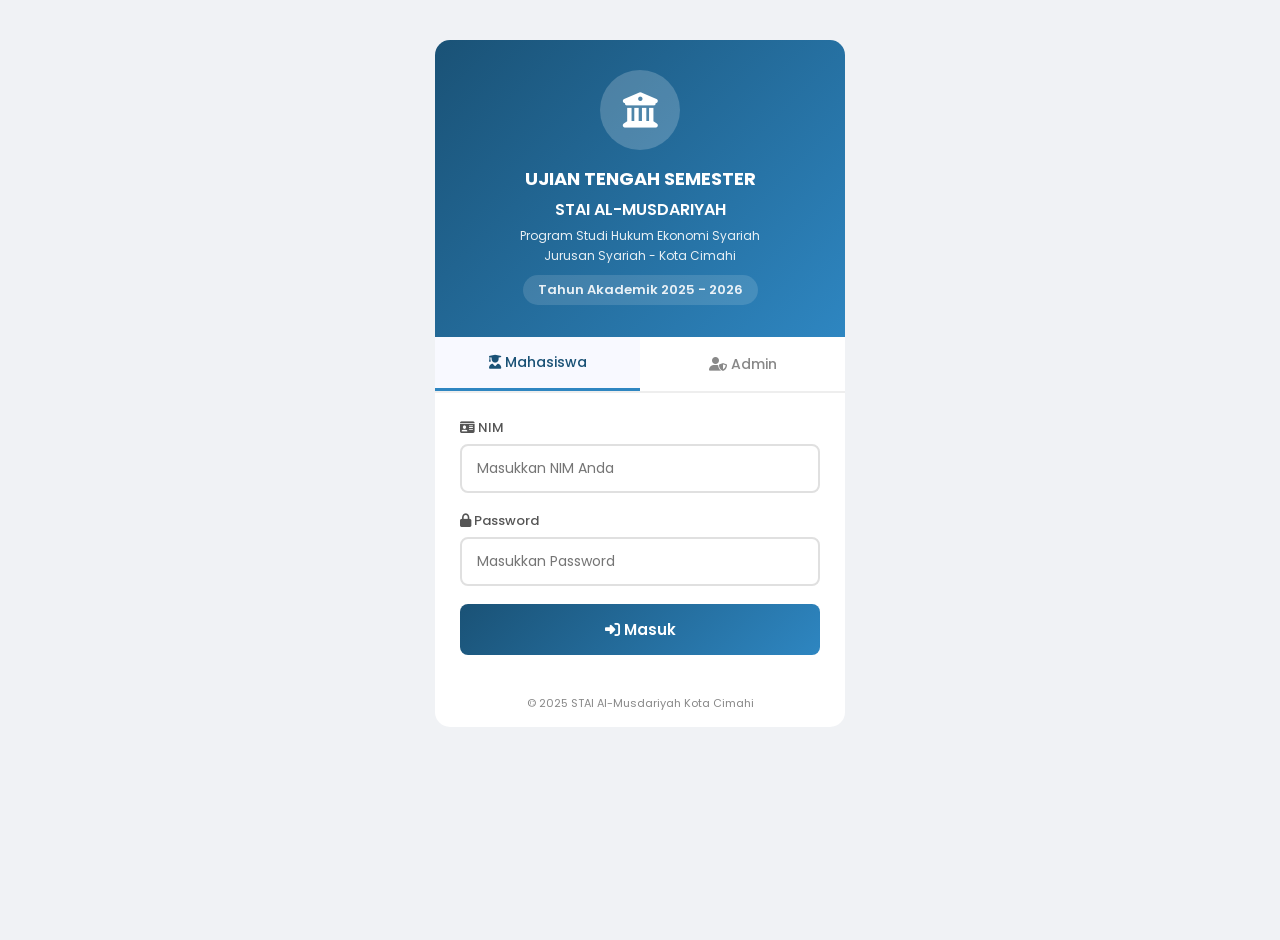
==== index.html @ eb32a6bc "Add files via upload" ====
<!DOCTYPE html>
<html lang="id">
<head>
    <meta charset="UTF-8">
    <meta name="viewport" content="width=device-width, initial-scale=1.0">
    <title>UTS Online - STAI Al-Musdariyah</title>
    <link rel="stylesheet" href="css/style.css">
    <link href="https://fonts.googleapis.com/css2?family=Poppins:wght@300;400;500;600;700&display=swap" rel="stylesheet">
    <link rel="stylesheet" href="https://cdnjs.cloudflare.com/ajax/libs/font-awesome/6.4.0/css/all.min.css">
</head>
<body>
    <div class="login-container">
        <div class="login-header">
            <div class="logo-circle">
                <i class="fas fa-university"></i>
            </div>
            <h1>UJIAN TENGAH SEMESTER</h1>
            <h2>STAI AL-MUSDARIYAH</h2>
            <p>Program Studi Hukum Ekonomi Syariah</p>
            <p>Jurusan Syariah - Kota Cimahi</p>
            <p class="tahun-akademik">Tahun Akademik 2025 - 2026</p>
        </div>

        <div class="login-tabs">
            <button class="tab-btn active" onclick="switchTab('mahasiswa')">
                <i class="fas fa-user-graduate"></i> Mahasiswa
            </button>
            <button class="tab-btn" onclick="switchTab('admin')">
                <i class="fas fa-user-shield"></i> Admin
            </button>
        </div>

        <div id="form-mahasiswa" class="login-form active">
            <div class="form-group">
                <label><i class="fas fa-id-card"></i> NIM</label>
                <input type="text" id="nim-input" placeholder="Masukkan NIM Anda" autocomplete="off">
            </div>
            <div class="form-group">
                <label><i class="fas fa-lock"></i> Password</label>
                <input type="password" id="password-mhs" placeholder="Masukkan Password" autocomplete="off">
            </div>
            <button class="btn-login" onclick="loginMahasiswa()">
                <i class="fas fa-sign-in-alt"></i> Masuk
            </button>
        </div>

        <div id="form-admin" class="login-form">
            <div class="form-group">
                <label><i class="fas fa-user"></i> Username</label>
                <input type="text" id="admin-user" placeholder="Username Admin" autocomplete="off">
            </div>
            <div class="form-group">
                <label><i class="fas fa-lock"></i> Password</label>
                <input type="password" id="admin-pass" placeholder="Password Admin" autocomplete="off">
            </div>
            <button class="btn-login" onclick="loginAdmin()">
                <i class="fas fa-sign-in-alt"></i> Masuk sebagai Admin
            </button>
        </div>

        <div id="login-message" class="message"></div>

        <div class="login-footer">
            <p>&copy; 2025 STAI Al-Musdariyah Kota Cimahi</p>
        </div>
    </div>

    <script src="js/data.js"></script>
    <script src="js/app.js"></script>
</body>
</html>
---- css/style.css ----
/* ===== RESET & BASE ===== */
* {
    margin: 0;
    padding: 0;
    box-sizing: border-box;
}

body {
    font-family: 'Poppins', sans-serif;
    background: #f0f2f5;
    color: #333;
    min-height: 100vh;
}

a {
    text-decoration: none;
    color: inherit;
}

/* ===== LOGIN PAGE ===== */
.login-container {
    max-width: 450px;
    margin: 40px auto;
    padding: 0 20px;
}

.login-header {
    text-align: center;
    padding: 30px 20px;
    background: linear-gradient(135deg, #1a5276, #2e86c1);
    border-radius: 15px 15px 0 0;
    color: white;
}

.logo-circle {
    width: 80px;
    height: 80px;
    background: rgba(255,255,255,0.2);
    border-radius: 50%;
    display: flex;
    align-items: center;
    justify-content: center;
    margin: 0 auto 15px;
    font-size: 35px;
}

.login-header h1 {
    font-size: 18px;
    font-weight: 700;
    margin-bottom: 5px;
}

.login-header h2 {
    font-size: 16px;
    font-weight: 600;
    margin-bottom: 5px;
}

.login-header p {
    font-size: 12px;
    opacity: 0.9;
    margin-bottom: 2px;
}

.tahun-akademik {
    margin-top: 8px !important;
    font-weight: 600;
    font-size: 13px !important;
    background: rgba(255,255,255,0.15);
    padding: 5px 15px;
    border-radius: 20px;
    display: inline-block;
}

.login-tabs {
    display: flex;
    background: white;
    border-bottom: 2px solid #eee;
}

.tab-btn {
    flex: 1;
    padding: 15px;
    border: none;
    background: white;
    cursor: pointer;
    font-family: 'Poppins', sans-serif;
    font-size: 14px;
    font-weight: 500;
    color: #888;
    transition: all 0.3s;
}

.tab-btn.active {
    color: #1a5276;
    border-bottom: 3px solid #2e86c1;
    background: #f8f9ff;
}

.tab-btn:hover {
    background: #f0f4ff;
}

.login-form {
    display: none;
    padding: 25px;
    background: white;
}

.login-form.active {
    display: block;
}

.form-group {
    margin-bottom: 18px;
}

.form-group label {
    display: block;
    margin-bottom: 6px;
    font-size: 13px;
    font-weight: 500;
    color: #555;
}

.form-group input,
.form-group select,
.form-group textarea {
    width: 100%;
    padding: 12px 15px;
    border: 2px solid #e0e0e0;
    border-radius: 8px;
    font-family: 'Poppins', sans-serif;
    font-size: 14px;
    transition: border-color 0.3s;
    outline: none;
}

.form-group input:focus,
.form-group select:focus,
.form-group textarea:focus {
    border-color: #2e86c1;
    box-shadow: 0 0 0 3px rgba(46,134,193,0.1);
}

.btn-login {
    width: 100%;
    padding: 14px;
    background: linear-gradient(135deg, #1a5276, #2e86c1);
    color: white;
    border: none;
    border-radius: 8px;
    font-family: 'Poppins', sans-serif;
    font-size: 15px;
    font-weight: 600;
    cursor: pointer;
    transition: transform 0.2s, box-shadow 0.3s;
}

.btn-login:hover {
    transform: translateY(-2px);
    box-shadow: 0 4px 15px rgba(26,82,118,0.3);
}

.message {
    padding: 10px 20px;
    text-align: center;
    font-size: 13px;
    background: white;
    display: none;
}

.message.error {
    display: block;
    color: #e74c3c;
    background: #ffeaea;
}

.message.success {
    display: block;
    color: #27ae60;
    background: #eafff2;
}

.login-footer {
    text-align: center;
    padding: 15px;
    background: white;
    border-radius: 0 0 15px 15px;
    font-size: 11px;
    color: #888;
}

/* ===== TOP NAVIGATION ===== */
.top-nav {
    background: linear-gradient(135deg, #1a5276, #2e86c1);
    color: white;
    padding: 0 25px;
    height: 60px;
    display: flex;
    align-items: center;
    justify-content: space-between;
    position: sticky;
    top: 0;
    z-index: 100;
    box-shadow: 0 2px 10px rgba(0,0,0,0.15);
}

.nav-brand {
    display: flex;
    align-items: center;
    gap: 10px;
    font-size: 16px;
    font-weight: 600;
}

.nav-brand i {
    font-size: 22px;
}

.nav-user {
    display: flex;
    align-items: center;
    gap: 15px;
    font-size: 13px;
}

.btn-logout {
    padding: 8px 16px;
    background: rgba(255,255,255,0.15);
    color: white;
    border: 1px solid rgba(255,255,255,0.3);
    border-radius: 6px;
    cursor: pointer;
    font-family: 'Poppins', sans-serif;
    font-size: 12px;
    transition: background 0.3s;
}

.btn-logout:hover {
    background: rgba(255,255,255,0.25);
}

/* ===== ADMIN LAYOUT ===== */
.admin-layout {
    display: flex;
    min-height: calc(100vh - 60px);
}

.sidebar {
    width: 250px;
    background: #1a2332;
    color: white;
    padding: 15px 0;
    overflow-y: auto;
}

.sidebar-menu {
    display: flex;
    flex-direction: column;
}

.menu-item {
    display: flex;
    align-items: center;
    gap: 12px;
    padding: 14px 22px;
    background: none;
    border: none;
    color: #b0bec5;
    cursor: pointer;
    font-family: 'Poppins', sans-serif;
    font-size: 13px;
    text-align: left;
    transition: all 0.3s;
    border-left: 3px solid transparent;
}

.menu-item:hover {
    background: rgba(255,255,255,0.05);
    color: white;
}

.menu-item.active {
    background: rgba(46,134,193,0.2);
    color: #5dade2;
    border-left-color: #5dade2;
}

.menu-item i {
    width: 20px;
    text-align: center;
}

.main-content {
    flex: 1;
    padding: 25px;
    overflow-y: auto;
}

.content-section {
    display: none;
}

.content-section.active {
    display: block;
}

.content-section h2 {
    font-size: 22px;
    color: #1a5276;
    margin-bottom: 20px;
    padding-bottom: 10px;
    border-bottom: 2px solid #e8f0fe;
}

/* ===== STATS GRID ===== */
.stats-grid {
    display: grid;
    grid-template-columns: repeat(auto-fit, minmax(220px, 1fr));
    gap: 20px;
    margin-bottom: 25px;
}

.stat-card {
    background: white;
    border-radius: 12px;
    padding: 22px;
    display: flex;
    align-items: center;
    gap: 18px;
    box-shadow: 0 2px 10px rgba(0,0,0,0.06);
    transition: transform 0.3s;
}

.stat-card:hover {
    transform: translateY(-3px);
}

.stat-icon {
    width: 55px;
    height: 55px;
    border-radius: 12px;
    display: flex;
    align-items: center;
    justify-content: center;
    font-size: 24px;
    color: white;
}

.bg-blue .stat-icon { background: linear-gradient(135deg, #2e86c1, #5dade2); }
.bg-green .stat-icon { background: linear-gradient(135deg, #27ae60, #58d68d); }
.bg-orange .stat-icon { background: linear-gradient(135deg, #e67e22, #f0b27a); }
.bg-purple .stat-icon { background: linear-gradient(135deg, #8e44ad, #bb8fce); }

.stat-info h3 {
    font-size: 28px;
    color: #2c3e50;
}

.stat-info p {
    font-size: 12px;
    color: #888;
    margin-top: 2px;
}

/* ===== INFO BANNER ===== */
.info-banner {
    background: linear-gradient(135deg, #e8f8f5, #d5f4e6);
    border: 1px solid #82e0aa;
    border-radius: 10px;
    padding: 20px;
    margin-bottom: 25px;
}

.info-banner h3 {
    color: #1e8449;
    margin-bottom: 8px;
    font-size: 15px;
}

.info-banner p {
    font-size: 13px;
    color: #555;
    margin-bottom: 3px;
}

/* ===== TABLES ===== */
.table-container {
    background: white;
    border-radius: 10px;
    overflow-x: auto;
    box-shadow: 0 2px 8px rgba(0,0,0,0.06);
}

table {
    width: 100%;
    border-collapse: collapse;
}

thead th {
    background: #1a5276;
    color: white;
    padding: 13px 15px;
    font-size: 13px;
    font-weight: 500;
    text-align: left;
    white-space: nowrap;
}

tbody td {
    padding: 12px 15px;
    border-bottom: 1px solid #f0f0f0;
    font-size: 13px;
}

tbody tr:hover {
    background: #f8f9ff;
}

tbody tr:nth-child(even) {
    background: #fafbfc;
}

tbody tr:nth-child(even):hover {
    background: #f0f4ff;
}

/* ===== BUTTONS ===== */
.btn-primary {
    padding: 10px 20px;
    background: linear-gradient(135deg, #2e86c1, #5dade2);
    color: white;
    border: none;
    border-radius: 6px;
    cursor: pointer;
    font-family: 'Poppins', sans-serif;
    font-size: 13px;
    font-weight: 500;
    transition: transform 0.2s;
}

.btn-primary:hover {
    transform: translateY(-1px);
    box-shadow: 0 3px 10px rgba(46,134,193,0.3);
}

.btn-secondary {
    padding: 10px 20px;
    background: #ecf0f1;
    color: #555;
    border: none;
    border-radius: 6px;
    cursor: pointer;
    font-family: 'Poppins', sans-serif;
    font-size: 13px;
    font-weight: 500;
    transition: background 0.3s;
}

.btn-secondary:hover {
    background: #d5dbdb;
}

.btn-success {
    padding: 10px 20px;
    background: linear-gradient(135deg, #27ae60, #58d68d);
    color: white;
    border: none;
    border-radius: 6px;
    cursor: pointer;
    font-family: 'Poppins', sans-serif;
    font-size: 13px;
    font-weight: 500;
}

.btn-success:hover {
    box-shadow: 0 3px 10px rgba(39,174,96,0.3);
}

.btn-danger {
    padding: 10px 20px;
    background: linear-gradient(135deg, #e74c3c, #ec7063);
    color: white;
    border: none;
    border-radius: 6px;
    cursor: pointer;
    font-family: 'Poppins', sans-serif;
    font-size: 13px;
    font-weight: 500;
}

.btn-danger:hover {
    box-shadow: 0 3px 10px rgba(231,76,60,0.3);
}

.btn-small {
    padding: 6px 12px;
    font-size: 11px;
    border-radius: 5px;
    border: none;
    cursor: pointer;
    font-family: 'Poppins', sans-serif;
    font-weight: 500;
    margin: 2px;
}

.btn-view { background: #3498db; color: white; }
.btn-edit { background: #f39c12; color: white; }
.btn-delete { background: #e74c3c; color: white; }
.btn-download { background: #27ae60; color: white; }

/* ===== ACTION BAR ===== */
.action-bar {
    display: flex;
    gap: 10px;
    margin-bottom: 20px;
    flex-wrap: wrap;
    align-items: center;
}

.filter-bar {
    display: flex;
    gap: 10px;
    margin-bottom: 15px;
    flex-wrap: wrap;
}

.filter-bar select,
.filter-bar input {
    padding: 10px 15px;
    border: 2px solid #e0e0e0;
    border-radius: 6px;
    font-family: 'Poppins', sans-serif;
    font-size: 13px;
    outline: none;
}

.filter-bar select:focus,
.filter-bar input:focus {
    border-color: #2e86c1;
}

/* ===== MODAL ===== */
.modal {
    display: none;
    position: fixed;
    top: 0;
    left: 0;
    width: 100%;
    height: 100%;
    background: rgba(0,0,0,0.5);
    z-index: 1000;
    align-items: center;
    justify-content: center;
}

.modal.active {
    display: flex;
}

.modal-content {
    background: white;
    border-radius: 12px;
    width: 90%;
    max-width: 500px;
    max-height: 85vh;
    overflow-y: auto;
    box-shadow: 0 10px 40px rgba(0,0,0,0.2);
    animation: slideUp 0.3s ease;
}

.modal-large {
    max-width: 800px;
}

@keyframes slideUp {
    from { transform: translateY(50px); opacity: 0; }
    to { transform: translateY(0); opacity: 1; }
}

.modal-header {
    display: flex;
    align-items: center;
    justify-content: space-between;
    padding: 18px 22px;
    border-bottom: 1px solid #eee;
}

.modal-header h3 {
    font-size: 16px;
    color: #1a5276;
}

.modal-close {
    width: 32px;
    height: 32px;
    border: none;
    background: #f0f0f0;
    border-radius: 50%;
    font-size: 18px;
    cursor: pointer;
    display: flex;
    align-items: center;
    justify-content: center;
}

.modal-close:hover {
    background: #e74c3c;
    color: white;
}

.modal-body {
    padding: 22px;
}

.modal-footer {
    padding: 15px 22px;
    border-top: 1px solid #eee;
    display: flex;
    gap: 10px;
    justify-content: flex-end;
}

/* ===== SOAL EDITOR ===== */
.soal-editor {
    background: white;
    border-radius: 10px;
    padding: 25px;
    box-shadow: 0 2px 8px rgba(0,0,0,0.06);
}

.soal-header-info {
    background: #e8f8f5;
    padding: 15px;
    border-radius: 8px;
    margin-bottom: 20px;
}

.soal-header-info h3 {
    color: #1a5276;
    font-size: 16px;
}

.soal-header-info p {
    font-size: 13px;
    color: #666;
}

.soal-item {
    background: #f9f9f9;
    border: 2px solid #e8e8e8;
    border-radius: 8px;
    padding: 18px;
    margin-bottom: 15px;
    position: relative;
}

.soal-item-header {
    display: flex;
    justify-content: space-between;
    align-items: center;
    margin-bottom: 10px;
}

.soal-item-header h4 {
    color: #1a5276;
    font-size: 14px;
}

.soal-item textarea {
    width: 100%;
    padding: 10px;
    border: 1px solid #ddd;
    border-radius: 6px;
    font-family: 'Poppins', sans-serif;
    font-size: 13px;
    resize: vertical;
    min-height: 80px;
}

.soal-item .form-group {
    margin-bottom: 10px;
}

.soal-item label {
    font-size: 12px;
}

.soal-actions {
    display: flex;
    gap: 10px;
    margin-top: 20px;
}

.remove-soal-btn {
    background: #e74c3c;
    color: white;
    border: none;
    padding: 5px 10px;
    border-radius: 5px;
    cursor: pointer;
    font-size: 12px;
}

/* ===== MAHASISWA DASHBOARD ===== */
.mahasiswa-container {
    max-width: 1000px;
    margin: 25px auto;
    padding: 0 20px;
}

.profile-card {
    background: linear-gradient(135deg, #1a5276, #2e86c1);
    color: white;
    border-radius: 15px;
    padding: 25px;
    display: flex;
    align-items: center;
    gap: 25px;
    margin-bottom: 25px;
    box-shadow: 0 5px 20px rgba(26,82,118,0.3);
}

.profile-avatar {
    width: 80px;
    height: 80px;
    background: rgba(255,255,255,0.2);
    border-radius: 50%;
    display: flex;
    align-items: center;
    justify-content: center;
    font-size: 35px;
    flex-shrink: 0;
}

.profile-info h2 {
    font-size: 20px;
    margin-bottom: 5px;
}

.profile-info p {
    font-size: 13px;
    opacity: 0.9;
    margin-bottom: 2px;
}

.mhs-tabs {
    display: flex;
    background: white;
    border-radius: 10px;
    overflow: hidden;
    margin-bottom: 20px;
    box-shadow: 0 2px 8px rgba(0,0,0,0.06);
}

.mhs-tab {
    flex: 1;
    padding: 14px;
    border: none;
    background: white;
    cursor: pointer;
    font-family: 'Poppins', sans-serif;
    font-size: 13px;
    font-weight: 500;
    color: #888;
    transition: all 0.3s;
    border-bottom: 3px solid transparent;
}

.mhs-tab.active {
    color: #1a5276;
    border-bottom-color: #2e86c1;
    background: #f8f9ff;
}

.mhs-section {
    display: none;
}

.mhs-section.active {
    display: block;
}

.mhs-section h3 {
    font-size: 18px;
    color: #1a5276;
    margin-bottom: 15px;
}

/* ===== UJIAN CARDS ===== */
.ujian-cards {
    display: grid;
    gap: 15px;
}

.ujian-card {
    background: white;
    border-radius: 10px;
    padding: 20px;
    box-shadow: 0 2px 8px rgba(0,0,0,0.06);
    border-left: 4px solid #2e86c1;
    display: flex;
    justify-content: space-between;
    align-items: center;
    transition: transform 0.2s;
}

.ujian-card:hover {
    transform: translateX(5px);
}

.ujian-card-info h4 {
    color: #1a5276;
    font-size: 15px;
    margin-bottom: 5px;
}

.ujian-card-info p {
    font-size: 12px;
    color: #888;
    margin-bottom: 3px;
}

.btn-start-ujian {
    padding: 12px 24px;
    background: linear-gradient(135deg, #27ae60, #58d68d);
    color: white;
    border: none;
    border-radius: 8px;
    cursor: pointer;
    font-family: 'Poppins', sans-serif;
    font-size: 13px;
    font-weight: 600;
    transition: transform 0.2s;
    white-space: nowrap;
}

.btn-start-ujian:hover {
    transform: scale(1.05);
}

.btn-start-ujian:disabled {
    background: #bdc3c7;
    cursor: not-allowed;
    transform: none;
}

/* ===== UJIAN PAGE ===== */
.ujian-nav {
    background: linear-gradient(135deg, #1a5276, #154360) !important;
}

.nav-timer {
    display: flex;
    align-items: center;
}

.timer-display {
    background: rgba(255,255,255,0.15);
    padding: 8px 20px;
    border-radius: 8px;
    font-size: 20px;
    font-weight: 700;
    letter-spacing: 2px;
    display: flex;
    align-items: center;
    gap: 10px;
}

.timer-display.warning {
    background: rgba(231,76,60,0.3);
    animation: pulse 1s infinite;
}

@keyframes pulse {
    0%, 100% { opacity: 1; }
    50% { opacity: 0.7; }
}

.ujian-container {
    max-width: 900px;
    margin: 20px auto;
    padding: 0 20px 100px;
}

.ujian-info-bar {
    background: white;
    border-radius: 10px;
    padding: 20px;
    display: grid;
    grid-template-columns: 1fr 1fr;
    gap: 15px;
    margin-bottom: 15px;
    box-shadow: 0 2px 8px rgba(0,0,0,0.06);
}

.ujian-detail p {
    font-size: 13px;
    margin-bottom: 5px;
    color: #555;
}

.ujian-petunjuk {
    background: #fff3cd;
    border: 1px solid #ffc107;
    border-radius: 10px;
    padding: 18px;
    margin-bottom: 20px;
    font-size: 13px;
    line-height: 1.6;
}

.ujian-petunjuk h4 {
    color: #856404;
    margin-bottom: 8px;
}

.soal-container .soal-card {
    background: white;
    border-radius: 10px;
    padding: 22px;
    margin-bottom: 15px;
    box-shadow: 0 2px 8px rgba(0,0,0,0.06);
    border-left: 4px solid #2e86c1;
}

.soal-card .soal-number {
    background: #1a5276;
    color: white;
    padding: 4px 12px;
    border-radius: 15px;
    font-size: 12px;
    font-weight: 600;
    display: inline-block;
    margin-bottom: 12px;
}

.soal-card .soal-text {
    font-size: 14px;
    line-height: 1.7;
    margin-bottom: 15px;
    color: #333;
}

.soal-card .soal-bobot {
    font-size: 12px;
    color: #888;
    margin-bottom: 10px;
}

.soal-card textarea {
    width: 100%;
    min-height: 120px;
    padding: 12px;
    border: 2px solid #e0e0e0;
    border-radius: 8px;
    font-family: 'Poppins', sans-serif;
    font-size: 13px;
    resize: vertical;
    transition: border-color 0.3s;
}

.soal-card textarea:focus {
    border-color: #2e86c1;
    outline: none;
    box-shadow: 0 0 0 3px rgba(46,134,193,0.1);
}

.soal-navigation {
    background: white;
    border-radius: 10px;
    padding: 15px;
    margin-bottom: 15px;
    box-shadow: 0 2px 8px rgba(0,0,0,0.06);
}

.nav-buttons {
    display: flex;
    flex-wrap: wrap;
    gap: 8px;
    justify-content: center;
}

.nav-btn {
    width: 38px;
    height: 38px;
    border: 2px solid #e0e0e0;
    border-radius: 8px;
    background: white;
    cursor: pointer;
    font-family: 'Poppins', sans-serif;
    font-weight: 600;
    font-size: 13px;
    transition: all 0.3s;
}

.nav-btn.answered {
    background: #27ae60;
    color: white;
    border-color: #27ae60;
}

.nav-btn.current {
    background: #2e86c1;
    color: white;
    border-color: #2e86c1;
}

.submit-bar {
    position: fixed;
    bottom: 0;
    left: 0;
    right: 0;
    background: white;
    padding: 15px 25px;
    display: flex;
    align-items: center;
    justify-content: space-between;
    box-shadow: 0 -3px 15px rgba(0,0,0,0.1);
    z-index: 50;
}

.submit-info p {
    font-size: 13px;
    color: #666;
}

.btn-submit-ujian {
    padding: 12px 30px;
    background: linear-gradient(135deg, #e74c3c, #ec7063);
    color: white;
    border: none;
    border-radius: 8px;
    cursor: pointer;
    font-family: 'Poppins', sans-serif;
    font-size: 14px;
    font-weight: 600;
    transition: transform 0.2s;
}

.btn-submit-ujian:hover {
    transform: scale(1.05);
}

/* ===== NILAI & REMEDIAL ===== */
.nilai-info {
    background: #f0f4ff;
    padding: 12px;
    border-radius: 8px;
    margin-bottom: 15px;
}

.nilai-info p {
    font-size: 13px;
    margin-bottom: 4px;
}

.grade-badge {
    display: inline-block;
    padding: 4px 12px;
    border-radius: 15px;
    font-size: 12px;
    font-weight: 600;
}

.grade-A { background: #d5f5e3; color: #1e8449; }
.grade-B { background: #d4efdf; color: #239b56; }
.grade-C { background: #fdebd0; color: #b9770e; }
.grade-D { background: #fadbd8; color: #cb4335; }
.grade-E { background: #f5b7b1; color: #922b21; }

.status-badge {
    display: inline-block;
    padding: 4px 12px;
    border-radius: 15px;
    font-size: 11px;
    font-weight: 600;
}

.status-lulus { background: #d5f5e3; color: #1e8449; }
.status-remedial { background: #f5b7b1; color: #922b21; }
.status-pending { background: #fdebd0; color: #b9770e; }
.status-submitted { background: #d4e6f1; color: #1a5276; }

.remedial-box {
    background: #fff5f5;
    border: 2px solid #f5b7b1;
    border-radius: 10px;
    padding: 20px;
    margin-top: 20px;
}

.remedial-box h4 {
    color: #e74c3c;
    margin-bottom: 10px;
}

.remedial-item {
    background: white;
    padding: 12px;
    border-radius: 8px;
    margin-bottom: 8px;
    border-left: 4px solid #e74c3c;
}

.remedial-item p {
    font-size: 13px;
    margin-bottom: 3px;
}

.remedial-item a {
    color: #27ae60;
    font-weight: 600;
}

/* ===== SEMESTER TABS ===== */
.semester-tabs {
    display: flex;
    gap: 10px;
    margin-bottom: 20px;
}

.sem-tab {
    padding: 10px 20px;
    background: white;
    border: 2px solid #e0e0e0;
    border-radius: 8px;
    cursor: pointer;
    font-family: 'Poppins', sans-serif;
    font-size: 13px;
    font-weight: 500;
    transition: all 0.3s;
}

.sem-tab.active {
    background: #1a5276;
    color: white;
    border-color: #1a5276;
}

/* ===== JADWAL TABLE ===== */
.jadwal-container {
    background: white;
    border-radius: 10px;
    padding: 25px;
    box-shadow: 0 2px 8px rgba(0,0,0,0.06);
}

.jadwal-container h3 {
    color: #1a5276;
    font-size: 16px;
    margin-bottom: 15px;
    padding-bottom: 8px;
    border-bottom: 2px solid #e8f0fe;
}

/* ===== ACTIVITY LOG ===== */
.recent-activity {
    background: white;
    border-radius: 10px;
    padding: 20px;
    box-shadow: 0 2px 8px rgba(0,0,0,0.06);
}

.recent-activity h3 {
    font-size: 16px;
    color: #1a5276;
    margin-bottom: 15px;
}

.activity-item {
    padding: 10px;
    border-bottom: 1px solid #f0f0f0;
    font-size: 13px;
    display: flex;
    align-items: center;
    gap: 10px;
}

.activity-item:last-child {
    border-bottom: none;
}

.activity-time {
    font-size: 11px;
    color: #999;
    white-space: nowrap;
}

/* ===== EMPTY STATE ===== */
.empty-state {
    text-align: center;
    padding: 40px;
    color: #999;
    font-size: 14px;
}

/* ===== CONFIRM ICON ===== */
.confirm-icon {
    text-align: center;
    font-size: 50px;
    color: #f39c12;
    margin-bottom: 15px;
}

/* ===== WARNING BOX ===== */
.warning-box {
    background: #fff3cd;
    border: 1px solid #ffc107;
    border-radius: 8px;
    padding: 12px;
    margin-top: 15px;
    font-size: 13px;
    color: #856404;
    text-align: center;
}

/* ===== VIEW JAWABAN ===== */
.jawaban-view {
    padding: 10px 0;
}

.jawaban-header {
    background: #1a5276;
    color: white;
    padding: 15px;
    border-radius: 8px;
    margin-bottom: 15px;
    text-align: center;
}

.jawaban-header h3 {
    font-size: 16px;
    margin-bottom: 3px;
}

.jawaban-header p {
    font-size: 12px;
    opacity: 0.9;
}

.jawaban-item {
    border: 1px solid #eee;
    border-radius: 8px;
    padding: 15px;
    margin-bottom: 12px;
}

.jawaban-item .soal-q {
    font-weight: 600;
    font-size: 13px;
    color: #1a5276;
    margin-bottom: 8px;
    padding-bottom: 8px;
    border-bottom: 1px dashed #ddd;
}

.jawaban-item .jawaban-text {
    font-size: 13px;
    color: #444;
    line-height: 1.6;
    white-space: pre-wrap;
}

/* ===== RESPONSIVE ===== */
@media (max-width: 768px) {
    .admin-layout {
        flex-direction: column;
    }
    
    .sidebar {
        width: 100%;
        padding: 10px 0;
    }
    
    .sidebar-menu {
        flex-direction: row;
        overflow-x: auto;
        padding: 0 10px;
    }
    
    .menu-item {
        padding: 10px 15px;
        white-space: nowrap;
        border-left: none;
        border-bottom: 3px solid transparent;
        font-size: 12px;
    }
    
    .menu-item.active {
        border-left: none;
        border-bottom-color: #5dade2;
    }
    
    .stats-grid {
        grid-template-columns: 1fr 1fr;
    }
    
    .ujian-info-bar {
        grid-template-columns: 1fr;
    }
    
    .profile-card {
        flex-direction: column;
        text-align: center;
    }
    
    .mhs-tabs {
        flex-direction: column;
    }
    
    .ujian-card {
        flex-direction: column;
        text-align: center;
        gap: 15px;
    }

    .login-container {
        margin: 20px auto;
    }

    .nav-brand span {
        font-size: 12px;
    }

    .submit-bar {
        flex-direction: column;
        gap: 10px;
    }
}

@media (max-width: 480px) {
    .stats-grid {
        grid-template-columns: 1fr;
    }
    
    .login-header h1 {
        font-size: 15px;
    }
    
    .login-header h2 {
        font-size: 14px;
    }
}
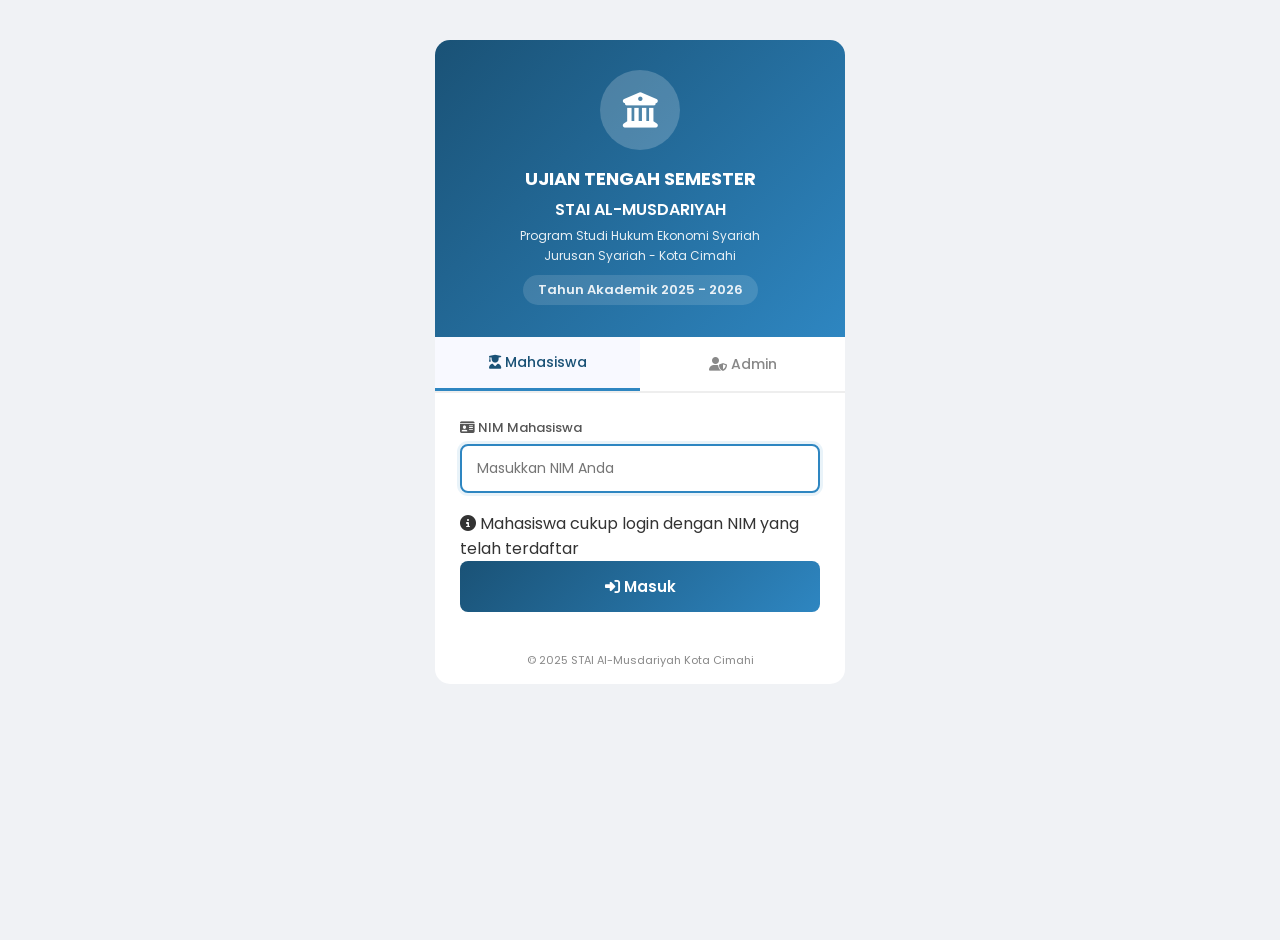
==== commit ce060b31: "Update index.html" ====
--- a/index.html
+++ b/index.html
@@ -30,20 +30,22 @@
             </button>
         </div>
 
+        <!-- LOGIN MAHASISWA - HANYA NIM -->
         <div id="form-mahasiswa" class="login-form active">
             <div class="form-group">
-                <label><i class="fas fa-id-card"></i> NIM</label>
-                <input type="text" id="nim-input" placeholder="Masukkan NIM Anda" autocomplete="off">
+                <label><i class="fas fa-id-card"></i> NIM Mahasiswa</label>
+                <input type="text" id="nim-input" placeholder="Masukkan NIM Anda" autocomplete="off" autofocus>
             </div>
-            <div class="form-group">
-                <label><i class="fas fa-lock"></i> Password</label>
-                <input type="password" id="password-mhs" placeholder="Masukkan Password" autocomplete="off">
+            <div class="login-info">
+                <i class="fas fa-info-circle"></i> 
+                <span>Mahasiswa cukup login dengan NIM yang telah terdaftar</span>
             </div>
             <button class="btn-login" onclick="loginMahasiswa()">
                 <i class="fas fa-sign-in-alt"></i> Masuk
             </button>
         </div>
 
+        <!-- LOGIN ADMIN - DENGAN PASSWORD -->
         <div id="form-admin" class="login-form">
             <div class="form-group">
                 <label><i class="fas fa-user"></i> Username</label>
@@ -68,4 +70,4 @@
     <script src="js/data.js"></script>
     <script src="js/app.js"></script>
 </body>
-</html>+</html>
--- a/css/style.css
+++ b/css/style.css
@@ -1342,4 +1342,1489 @@
     .login-header h2 {
         font-size: 14px;
     }
-}+}
+
+/* ===== SOAL BUILDER STYLES ===== */
+.form-row {
+    display: flex;
+    gap: 15px;
+    flex-wrap: wrap;
+}
+
+.form-row .form-group {
+    flex: 1;
+    min-width: 200px;
+}
+
+.soal-builder-header {
+    display: flex;
+    justify-content: space-between;
+    align-items: center;
+    margin: 20px 0 15px;
+    flex-wrap: wrap;
+    gap: 10px;
+}
+
+.soal-builder-header h3 {
+    color: #1a5276;
+    font-size: 16px;
+}
+
+.soal-builder-actions {
+    display: flex;
+    gap: 8px;
+    flex-wrap: wrap;
+}
+
+.btn-cerita {
+    padding: 10px 20px;
+    background: linear-gradient(135deg, #8e44ad, #bb8fce);
+    color: white;
+    border: none;
+    border-radius: 6px;
+    cursor: pointer;
+    font-family: 'Poppins', sans-serif;
+    font-size: 13px;
+    font-weight: 500;
+    transition: transform 0.2s;
+}
+
+.btn-cerita:hover {
+    transform: translateY(-1px);
+    box-shadow: 0 3px 10px rgba(142, 68, 173, 0.3);
+}
+
+.btn-sm {
+    padding: 6px 14px !important;
+    font-size: 12px !important;
+}
+
+/* Soal Block */
+.soal-block {
+    background: white;
+    border-radius: 10px;
+    margin-bottom: 15px;
+    box-shadow: 0 2px 8px rgba(0, 0, 0, 0.06);
+    overflow: hidden;
+    transition: transform 0.2s;
+}
+
+.soal-block:hover {
+    box-shadow: 0 4px 15px rgba(0, 0, 0, 0.1);
+}
+
+.soal-block-biasa {
+    border-left: 5px solid #2e86c1;
+}
+
+.soal-block-cerita {
+    border-left: 5px solid #8e44ad;
+}
+
+.soal-block-header {
+    display: flex;
+    justify-content: space-between;
+    align-items: center;
+    padding: 12px 18px;
+    background: #f8f9fa;
+    border-bottom: 1px solid #eee;
+    flex-wrap: wrap;
+    gap: 8px;
+}
+
+.soal-block-badge {
+    font-size: 13px;
+    font-weight: 600;
+    display: flex;
+    align-items: center;
+    gap: 8px;
+}
+
+.badge-biasa {
+    color: #1a5276;
+}
+
+.badge-cerita {
+    color: #8e44ad;
+}
+
+.soal-block-actions {
+    display: flex;
+    gap: 5px;
+}
+
+.soal-block-body {
+    padding: 18px;
+}
+
+.soal-block-body textarea {
+    width: 100%;
+    padding: 10px;
+    border: 2px solid #e0e0e0;
+    border-radius: 6px;
+    font-family: 'Poppins', sans-serif;
+    font-size: 13px;
+    resize: vertical;
+    transition: border-color 0.3s;
+}
+
+.soal-block-body textarea:focus {
+    border-color: #2e86c1;
+    outline: none;
+}
+
+.cerita-textarea {
+    min-height: 120px;
+    border-color: #d2b4de !important;
+    background: #fdf8ff;
+}
+
+.cerita-textarea:focus {
+    border-color: #8e44ad !important;
+    box-shadow: 0 0 0 3px rgba(142, 68, 173, 0.1);
+}
+
+/* Sub Soal */
+.sub-soal-container {
+    margin-top: 15px;
+    border-top: 2px dashed #d2b4de;
+    padding-top: 15px;
+}
+
+.sub-soal-title {
+    display: flex;
+    justify-content: space-between;
+    align-items: center;
+    margin-bottom: 12px;
+    flex-wrap: wrap;
+    gap: 10px;
+}
+
+.sub-soal-title h4 {
+    color: #8e44ad;
+    font-size: 14px;
+}
+
+.sub-soal-list {
+    display: flex;
+    flex-direction: column;
+    gap: 10px;
+}
+
+.sub-soal-item {
+    background: #f9f4fc;
+    border: 1px solid #e8d5f5;
+    border-radius: 8px;
+    padding: 15px;
+    position: relative;
+}
+
+.sub-soal-header {
+    display: flex;
+    justify-content: space-between;
+    align-items: center;
+    margin-bottom: 8px;
+}
+
+.sub-soal-number {
+    background: #8e44ad;
+    color: white;
+    padding: 3px 10px;
+    border-radius: 12px;
+    font-size: 11px;
+    font-weight: 600;
+}
+
+.sub-soal-item textarea {
+    background: white;
+}
+
+/* Preview */
+.soal-preview {
+    background: white;
+    border: 2px solid #d5dbdb;
+    border-radius: 10px;
+    padding: 25px;
+    margin-top: 15px;
+}
+
+.preview-item {
+    margin-bottom: 15px;
+}
+
+.preview-biasa {
+    background: #f8f9fa;
+    border-radius: 8px;
+    padding: 18px;
+    border-left: 4px solid #2e86c1;
+}
+
+.preview-cerita {
+    background: #fdf8ff;
+    border-radius: 8px;
+    padding: 18px;
+    border-left: 4px solid #8e44ad;
+}
+
+.preview-cerita-header {
+    background: #8e44ad;
+    color: white;
+    padding: 10px 15px;
+    border-radius: 6px;
+    font-size: 13px;
+    font-weight: 500;
+    margin-bottom: 12px;
+}
+
+.preview-cerita-text {
+    background: white;
+    border: 1px solid #e8d5f5;
+    border-radius: 6px;
+    padding: 15px;
+    font-size: 13px;
+    line-height: 1.7;
+    margin-bottom: 15px;
+    white-space: pre-wrap;
+}
+
+.preview-cerita-questions {
+    display: flex;
+    flex-direction: column;
+    gap: 12px;
+}
+
+.preview-sub-soal {
+    background: #f8f4fc;
+    border-radius: 8px;
+    padding: 15px;
+    border-left: 3px solid #bb8fce;
+}
+
+.preview-answer-box {
+    background: #ecf0f1;
+    border: 2px dashed #bdc3c7;
+    border-radius: 6px;
+    padding: 20px;
+    text-align: center;
+    color: #999;
+    font-size: 13px;
+    margin-top: 10px;
+}
+
+/* ===== UJIAN PAGE - CERITA DISPLAY ===== */
+.cerita-display-box {
+    background: linear-gradient(135deg, #fdf8ff, #f4ecfb);
+    border: 2px solid #d2b4de;
+    border-radius: 10px;
+    padding: 0;
+    margin-bottom: 15px;
+    overflow: hidden;
+}
+
+.cerita-display-header {
+    background: #8e44ad;
+    color: white;
+    padding: 12px 18px;
+    font-size: 13px;
+    font-weight: 500;
+}
+
+.cerita-display-text {
+    padding: 18px;
+    font-size: 14px;
+    line-height: 1.8;
+    color: #333;
+    white-space: pre-wrap;
+}
+
+/* ===== VIEW JAWABAN - CERITA ===== */
+.jawaban-cerita-box {
+    background: #fdf8ff;
+    border: 1px solid #d2b4de;
+    border-radius: 8px;
+    margin-bottom: 12px;
+    overflow: hidden;
+}
+
+.jawaban-cerita-label {
+    background: #8e44ad;
+    color: white;
+    padding: 8px 15px;
+    font-size: 12px;
+    font-weight: 600;
+}
+
+.jawaban-cerita-text {
+    padding: 12px 15px;
+    font-size: 13px;
+    line-height: 1.6;
+    white-space: pre-wrap;
+}
+
+
+/* ===== SOAL PILIHAN STYLES ===== */
+.btn-pilihan {
+    padding: 10px 20px;
+    background: linear-gradient(135deg, #16a085, #48c9b0);
+    color: white;
+    border: none;
+    border-radius: 6px;
+    cursor: pointer;
+    font-family: 'Poppins', sans-serif;
+    font-size: 13px;
+    font-weight: 500;
+    transition: transform 0.2s;
+}
+
+.btn-pilihan:hover {
+    transform: translateY(-1px);
+    box-shadow: 0 3px 10px rgba(22, 160, 133, 0.3);
+}
+
+.soal-block-pilihan {
+    border-left: 5px solid #16a085;
+}
+
+.badge-pilihan {
+    color: #16a085;
+}
+
+/* Opsi container in builder */
+.opsi-container {
+    margin-top: 12px;
+    background: #f0fdf9;
+    border: 1px solid #b8e5d8;
+    border-radius: 8px;
+    padding: 15px;
+}
+
+.opsi-header {
+    display: flex;
+    justify-content: space-between;
+    align-items: center;
+    margin-bottom: 12px;
+    flex-wrap: wrap;
+    gap: 8px;
+}
+
+.opsi-header h4 {
+    color: #16a085;
+    font-size: 14px;
+}
+
+.opsi-list {
+    display: flex;
+    flex-direction: column;
+    gap: 8px;
+}
+
+.opsi-item {
+    display: flex;
+    align-items: flex-start;
+    gap: 10px;
+    background: white;
+    border: 1px solid #d1f0e6;
+    border-radius: 6px;
+    padding: 10px;
+}
+
+.opsi-label {
+    background: #16a085;
+    color: white;
+    width: 32px;
+    height: 32px;
+    border-radius: 50%;
+    display: flex;
+    align-items: center;
+    justify-content: center;
+    font-weight: 700;
+    font-size: 14px;
+    flex-shrink: 0;
+}
+
+.opsi-item textarea {
+    flex: 1;
+    padding: 8px;
+    border: 1px solid #ddd;
+    border-radius: 5px;
+    font-family: 'Poppins', sans-serif;
+    font-size: 13px;
+    min-height: 50px;
+    resize: vertical;
+    /* Allow Arabic text */
+    direction: ltr;
+    unicode-bidi: plaintext;
+}
+
+.opsi-item .btn-small {
+    flex-shrink: 0;
+}
+
+.opsi-hint {
+    margin-top: 10px;
+    font-size: 11px;
+    color: #888;
+    font-style: italic;
+}
+
+/* PREVIEW PILIHAN */
+.preview-pilihan {
+    background: #f0fdf9;
+    border-radius: 8px;
+    padding: 18px;
+    border-left: 4px solid #16a085;
+}
+
+.preview-opsi-list {
+    margin-top: 12px;
+    background: white;
+    border-radius: 6px;
+    padding: 12px;
+}
+
+.opsi-instruksi {
+    font-size: 12px;
+    color: #16a085;
+    font-weight: 600;
+    margin-bottom: 10px;
+}
+
+.preview-opsi-label {
+    display: flex;
+    align-items: flex-start;
+    gap: 10px;
+    padding: 8px;
+    border-radius: 5px;
+    margin-bottom: 5px;
+    cursor: pointer;
+}
+
+.preview-opsi-label:hover {
+    background: #f8f9fa;
+}
+
+.preview-opsi-label .opsi-letter {
+    font-weight: 700;
+    color: #16a085;
+    min-width: 20px;
+}
+
+.preview-opsi-label .opsi-isi {
+    flex: 1;
+    font-size: 13px;
+    line-height: 1.6;
+    unicode-bidi: plaintext;
+}
+
+.preview-alasan-box {
+    margin-top: 12px;
+    background: #fff8dc;
+    border: 1px solid #ffd700;
+    border-radius: 6px;
+    padding: 12px;
+}
+
+.preview-alasan-box label {
+    display: block;
+    color: #b8860b;
+    font-weight: 600;
+    font-size: 13px;
+    margin-bottom: 8px;
+}
+
+/* ============================ */
+/* UJIAN PAGE - SOAL PILIHAN */
+/* ============================ */
+.soal-card-pilihan {
+    border-left: 4px solid #16a085 !important;
+}
+
+.badge-mode {
+    background: #16a085;
+    color: white;
+    padding: 2px 10px;
+    border-radius: 10px;
+    font-size: 11px;
+    font-weight: 600;
+}
+
+.ujian-opsi-list {
+    margin-top: 15px;
+    background: #f0fdf9;
+    border: 1px solid #b8e5d8;
+    border-radius: 8px;
+    padding: 15px;
+}
+
+.ujian-opsi-label {
+    display: flex;
+    align-items: flex-start;
+    gap: 12px;
+    padding: 12px;
+    background: white;
+    border: 2px solid #d1f0e6;
+    border-radius: 8px;
+    margin-bottom: 8px;
+    cursor: pointer;
+    transition: all 0.2s;
+}
+
+.ujian-opsi-label:hover {
+    background: #f0fdf9;
+    border-color: #16a085;
+}
+
+.ujian-opsi-label input[type="radio"],
+.ujian-opsi-label input[type="checkbox"] {
+    margin-top: 4px;
+    width: 18px;
+    height: 18px;
+    cursor: pointer;
+    accent-color: #16a085;
+}
+
+.ujian-opsi-label input:checked ~ .ujian-opsi-text {
+    color: #16a085;
+    font-weight: 500;
+}
+
+.ujian-opsi-letter {
+    background: #16a085;
+    color: white;
+    width: 28px;
+    height: 28px;
+    border-radius: 50%;
+    display: inline-flex;
+    align-items: center;
+    justify-content: center;
+    font-weight: 700;
+    font-size: 13px;
+    flex-shrink: 0;
+}
+
+.ujian-opsi-text {
+    flex: 1;
+    font-size: 14px;
+    line-height: 1.7;
+    color: #333;
+    /* Support Arabic */
+    direction: ltr;
+    unicode-bidi: plaintext;
+}
+
+.ujian-alasan-box {
+    margin-top: 15px;
+    background: #fff8dc;
+    border: 2px solid #ffd700;
+    border-radius: 8px;
+    padding: 15px;
+}
+
+.ujian-alasan-box label {
+    display: block;
+    color: #b8860b;
+    font-weight: 600;
+    font-size: 14px;
+    margin-bottom: 10px;
+}
+
+.ujian-alasan-box textarea {
+    width: 100%;
+    min-height: 100px;
+    padding: 10px;
+    border: 2px solid #f0e68c;
+    border-radius: 6px;
+    font-family: 'Poppins', sans-serif;
+    font-size: 13px;
+    resize: vertical;
+    background: white;
+}
+
+.ujian-alasan-box textarea:focus {
+    outline: none;
+    border-color: #ffd700;
+    box-shadow: 0 0 0 3px rgba(255, 215, 0, 0.2);
+}
+
+/* ============================ */
+/* VIEW JAWABAN - PILIHAN */
+/* ============================ */
+.jawaban-pilihan-info {
+    background: #f8f9fa;
+    border-radius: 6px;
+    padding: 10px;
+    margin: 10px 0;
+}
+
+.opsi-display {
+    padding: 6px 10px;
+    margin: 4px 0;
+    font-size: 13px;
+    border-radius: 4px;
+    line-height: 1.5;
+    unicode-bidi: plaintext;
+}
+
+.opsi-dipilih {
+    background: #d4edda;
+    color: #155724;
+    font-weight: 600;
+    border-left: 3px solid #28a745;
+}
+
+.jawaban-pilihan-result {
+    background: #cfe2ff;
+    color: #084298;
+    padding: 10px;
+    border-radius: 6px;
+    margin: 8px 0;
+    font-size: 14px;
+}
+
+.jawaban-alasan {
+    background: #fff3cd;
+    border: 1px solid #ffc107;
+    border-radius: 6px;
+    padding: 10px;
+    margin-top: 8px;
+}
+
+.jawaban-alasan strong {
+    color: #856404;
+    display: block;
+    margin-bottom: 5px;
+}
+
+/* Arabic text support */
+textarea, .opsi-isi, .opsi-display, .ujian-opsi-text {
+    font-feature-settings: "liga" 1, "calt" 1;
+}
+
+/* ========== LEMBAR JAWABAN PROFESSIONAL (PDF/Print) ========== */
+.lembar-jawaban{background:#fff;color:#000;font-family:'Times New Roman',serif;padding:30px 40px;max-width:800px;margin:0 auto;line-height:1.5;font-size:12px;box-shadow:0 0 10px rgba(0,0,0.05);}
+.lj-header{display:flex;align-items:center;gap:20px;padding-bottom:10px;border-bottom:3px double #1a5276}
+.lj-logo-area{width:80px;text-align:center;flex-shrink:0}
+.lj-header-text{text-align:center;flex:1}
+.lj-header-text h2{font-size:16px;color:#1a5276;margin:0;font-weight:700;letter-spacing:.5px}
+.lj-header-text h3{font-size:13px;color:#1a5276;margin:2px 0;font-weight:700}
+.lj-header-text p{font-size:10px;color:#555;margin:1px 0}
+.lj-divider{border-top:2px solid #1a5276;margin-top:3px}
+.lj-title{text-align:center;margin-bottom:15px}
+.lj-title h2{text-decoration:underline;text-transform:uppercase;font-size:14px;margin:0;padding-bottom:3px}
+.lj-title p{font-size:12px;font-style:italic;margin:3px 0}
+.lj-info-table{width:100%;border-collapse:collapse;margin-bottom:15px}
+.lj-info-table td{padding:4px 6px;font-size:11px;vertical-align:top;border:1px solid #ddd}
+.lj-label{width:17%;font-weight:500}
+.lj-colon{width:2%;text-align:center}
+.lj-value{width:31%}
+.lj-instruksi{background:#fff8dc;border-left:4px solid #f39c12;padding:8px 12px;margin-bottom:15px;font-size:11px;font-style:italic}
+.lj-content-area{margin-bottom:20px}
+.lj-cerita{background:#f8f4ff;border:1px solid #d2b4de;border-left:4px solid #8e44ad;padding:10px 15px;border-radius:3px;margin-bottom:12px}
+.lj-cerita-label{font-weight:700;color:#8e44ad;font-size:11px;margin-bottom:5px}
+.lj-cerita-text{font-size:12px;line-height:1.6;white-space:pre-wrap}
+.lj-soal-block{border:1px solid #ddd;border-radius:4px;padding:12px;background:#fafafa;margin-bottom:12px;page-break-inside:avoid}
+.lj-soal-header{background:#1a5276;color:white;padding:5px 10px;border-radius:3px;display:flex;justify-content:space-between;font-size:11px;margin-bottom:8px}
+.lj-soal-no{font-weight:700}
+.lj-soal-bobot{background:rgba(255,255,255,0.2);padding:2px 8px;border-radius:10px}
+.lj-soal-pertanyaan{font-weight:500;padding:5px 0;line-height:1.6;text-align:justify;margin-bottom:10px}
+.lj-jawaban-area{border:1px dashed #999;padding:10px;min-height:60px;background:#fff}
+.lj-jawaban-label{font-weight:700;color:#1a5276;font-size:11px;text-decoration:underline;display:block;margin-bottom:5px}
+.lj-jawaban-text{font-size:12px;line-height:1.7;white-space:pre-wrap}
+.lj-pilihan-area{background:#fff;margin-top:8px;border:1px solid #d1f0e6;border-radius:6px;padding:10px}
+.lj-pilihan-instruksi{font-size:11px;font-weight:600;color:#16a085;margin-bottom:8px}
+.ujian-opsi-label{display:flex;align-items:flex-start;gap:12px;padding:10px;border:2px solid #d1f0e6;border-radius:6px;background:#fff;margin-bottom:5px;cursor:pointer}
+.ujian-opsi-label:hover{background:#f0fdf9;border-color:#16a085}
+.ujian-opsi-label input[type=checkbox],.ujian-opsi-label input[type=radio]{accent-color:#16a085;width:18px;height:18px;cursor:pointer}
+.ujian-opsi-letter{background:#16a085;color:#fff;width:28px;height:28px;border-radius:50%;display:inline-flex;align-items:center;justify-content:center;font-weight:700;font-size:13px;flex-shrink:0}
+.ujian-opsi-text{flex:1;font-size:13px;line-height:1.6;color:#333;unicode-bidi:plaintext}
+.ujian-alasan-box{background:#fff8dc;border:2px solid #ffd700;border-radius:6px;padding:12px;margin-top:8px}
+.ujian-alasan-box label{display:block;color:#b8860b;font-weight:600;font-size:11px;margin-bottom:5px}
+.ujian-alasen-txt{width:100%;min-height:80px;padding:8px;border:2px solid #f0e68c;border-radius:6px;font-family:Poppins,sans-serif;font-size:13px;resize:vertical}
+.soal-card-pilihan{border-left:4px solid #16a085!important}
+.badge-mode{background:#16a085;color:#fff;padding:2px 10px;border-radius:10px;font-size:11px}
+/* Opsi display in view */
+.opsi-display{padding:6px 10px;margin:4px 0;border-radius:4px;border-left:3px solid #28a745;color:#155724;font-size:12px;line-height:1.5}
+.opsi-dipilih{background:#d4edda;border-left-color:#28a745;font-weight:500}
+/* LEMBAR NILAI */
+.lj-nilai-box{border:2px solid #1a5276;border-radius:4px;padding:12px;margin-top:20px;background:#f8f9fa;page-break-inside:avoid}
+.lj-nilai-box h3{text-align:center;color:#1a5276;font-size:13px;text-decoration:underline;margin:0 0 10px}
+.lj-nilai-table{width:100%;border-collapse:collapse;background:#fff;margin-bottom:15px}
+.lj-nilai-table th,.lj-nilai-table td{border:1px solid #888;padding:6px 8px;text-align:center;font-size:11px}
+.lj-nilai-table th{background:#1a5276;color:#fff;font-weight:700}
+.lj-nilai-empty{color:#999;letter-spacing:1px}
+.lj-total-row{background:#fff3cd;font-weight:700}
+.lj-nilai-total{color:#c0392b;font-size:14px;font-weight:700}
+/* TTD AREA */
+.lj-ttd-area{display:flex;justify-content:space-between;margin-top:25px;page-break-inside:avoid;flex-wrap:wrap;gap:30px}
+.lj-ttd-box{flex:1;font-size:11px}
+.lj-ttd-dosen{text-align:center}
+.lj-ttd-box textarea{min-height:80px;padding:8px;border:1px solid #999;border-radius:4px;background:#fff;font-size:11px;line-height:1.5}
+.lj-ttd-space{height:60px}
+.lj-ttd-name{text-decoration:underline;margin-top:5px}
+.lj-ttd-line{color:#999;margin-top:5px}
+.lj-footer{text-align:center;border-top:1px solid #ccc;padding-top:10px;margin-top:20px;font-size:9px;color:#888;font-style:italic}
+/* LOADING OVERLAY */
+.loading-overlay{position:fixed;top:0;left:0;width:100%;height:100%;background:rgba(0,0,0,.7);z-index:9999;display:flex;align-items:center;justify-content:center}
+.loading-content{background:#fff;padding:30px 50px;border-radius:12px;text-align:center;box-shadow:0 10px 40px rgba(0,0,0,.3)}
+.loading-spinner{width:50px;height:50px;border:5px solid #f3f3f3;border-top:5px solid #2e86c1;border-radius:50%;animation:spin 1s linear infinite;margin:0 auto 15px}
+@keyframes spin{0%{transform:rotate(0deg)}100%{transform:rotate(360deg)}}._loading-msg p{margin:0;font-size:14px;font-weight:500;color:#333}
+@media print{
+    body*{visibility:hidden!important}.lembar-jawaban,.lembar-jawaban *{visibility:visible!important;position:relative!important;left:auto!important;top:auto!important;width:auto!important;max-width:none!important}
+    .modal-footer,.modal-header,.modal-close{display:none!important}.lj-soal-block{page-break-inside:avoid!important}.lj-nilai-box{page-break-inside:avoid!important}.lj-ttd-area{page-break-inside:avoid!important}
+}
+/* ===== MODE SELECTOR CARDS ===== */
+.mode-selector {
+    background: white;
+    border-radius: 10px;
+    padding: 20px;
+    margin-bottom: 15px;
+    box-shadow: 0 2px 8px rgba(0,0,0,.06);
+}
+
+.mode-selector h3 {
+    color: #1a5276;
+    font-size: 16px;
+    margin-bottom: 10px;
+}
+
+.mode-cards {
+    display: grid;
+    grid-template-columns: repeat(auto-fit, minmax(220px, 1fr));
+    gap: 15px;
+    margin-top: 15px;
+}
+
+.mode-card {
+    background: white;
+    border: 2px solid #e0e0e0;
+    border-radius: 12px;
+    padding: 25px;
+    text-align: center;
+    cursor: pointer;
+    transition: all 0.3s;
+}
+
+.mode-card:hover {
+    border-color: #2e86c1;
+    transform: translateY(-3px);
+    box-shadow: 0 5px 20px rgba(0,0,0,.1);
+}
+
+.mode-icon {
+    width: 65px;
+    height: 65px;
+    background: linear-gradient(135deg, #2e86c1, #5dade2);
+    border-radius: 50%;
+    display: flex;
+    align-items: center;
+    justify-content: center;
+    margin: 0 auto 12px;
+    font-size: 28px;
+    color: white;
+}
+
+.mode-card h4 {
+    color: #1a5276;
+    font-size: 15px;
+    margin-bottom: 6px;
+}
+
+.mode-card p {
+    font-size: 12px;
+    color: #777;
+    line-height: 1.5;
+}
+
+/* Mode badges */
+.mode-badge {
+    display: inline-flex;
+    align-items: center;
+    gap: 8px;
+    padding: 8px 18px;
+    border-radius: 20px;
+    font-size: 13px;
+    font-weight: 600;
+    margin-bottom: 15px;
+}
+
+.mode-badge-online {
+    background: #d4e6f1;
+    color: #1a5276;
+}
+
+.mode-badge-kertas {
+    background: #fdebd0;
+    color: #935116;
+}
+
+.mode-badge-gform {
+    background: #d5f5e3;
+    color: #1e8449;
+}
+
+/* Google Form Preview */
+.gform-preview {
+    background: #f0fdf9;
+    border: 1px solid #82e0aa;
+    border-radius: 8px;
+    padding: 12px;
+    margin-top: 12px;
+}
+
+.gform-preview p {
+    font-size: 12px;
+    color: #555;
+    margin-bottom: 5px;
+}
+
+.gform-link-preview {
+    word-break: break-all;
+    font-size: 13px;
+    color: #27ae60;
+    font-weight: 500;
+}
+
+/* Ujian Mode Badges (Mahasiswa) */
+.ujian-mode-badge {
+    display: inline-flex;
+    align-items: center;
+    gap: 5px;
+    padding: 3px 12px;
+    border-radius: 12px;
+    font-size: 11px;
+    font-weight: 600;
+    margin: 5px 0;
+}
+
+.mode-online {
+    background: #d4e6f1;
+    color: #1a5276;
+}
+
+.mode-kertas {
+    background: #fdebd0;
+    color: #935116;
+}
+
+.mode-gform {
+    background: #d5f5e3;
+    color: #1e8449;
+}
+
+/* ============================================ */
+/* ===== KERTAS POLIO - FINAL CLEAN ===== */
+/* ============================================ */
+
+.kp-overlay {
+    position: fixed;
+    top: 0;
+    left: 0;
+    width: 100%;
+    height: 100%;
+    background: #f0f2f5;
+    z-index: 9999;
+    overflow-y: auto;
+}
+
+.kp-topbar {
+    position: sticky;
+    top: 0;
+    background: linear-gradient(135deg, #1a5276, #2874a6);
+    color: white;
+    padding: 14px 25px;
+    display: flex;
+    justify-content: space-between;
+    align-items: center;
+    z-index: 10;
+    box-shadow: 0 2px 10px rgba(0,0,0,.2);
+}
+
+.kp-topbar-title {
+    font-size: 14px;
+    font-weight: 600;
+    display: flex;
+    align-items: center;
+    gap: 10px;
+}
+
+.kp-topbar-close {
+    background: rgba(255,255,255,.2);
+    color: white;
+    border: 1px solid rgba(255,255,255,.3);
+    padding: 8px 16px;
+    border-radius: 6px;
+    cursor: pointer;
+    font-weight: 600;
+    font-family: 'Poppins', sans-serif;
+    font-size: 13px;
+}
+
+.kp-topbar-close:hover {
+    background: #e74c3c;
+    border-color: #e74c3c;
+}
+
+.kp-container {
+    max-width: 850px;
+    margin: 25px auto;
+    padding: 0 20px 50px;
+    box-sizing: border-box;
+    position: relative;
+    z-index: 1;
+}
+
+.kp-cover {
+    background: linear-gradient(135deg, #1a5276, #2874a6);
+    color: white;
+    border-radius: 14px;
+    padding: 30px 20px;
+    text-align: center;
+    margin-bottom: 18px;
+    box-shadow: 0 6px 25px rgba(26,82,118,.3);
+}
+
+.kp-cover-icon {
+    width: 70px;
+    height: 70px;
+    background: rgba(255,255,255,.2);
+    border-radius: 50%;
+    display: flex;
+    align-items: center;
+    justify-content: center;
+    margin: 0 auto 12px;
+    font-size: 30px;
+}
+
+.kp-cover h1 {
+    font-size: 14px;
+    letter-spacing: 1.5px;
+    opacity: .9;
+    margin: 0 0 6px;
+    font-weight: 500;
+}
+
+.kp-cover h2 {
+    font-size: 20px;
+    margin: 0 0 16px;
+    font-weight: 700;
+}
+
+.kp-pills {
+    display: flex;
+    justify-content: center;
+    gap: 10px;
+    flex-wrap: wrap;
+}
+
+.kp-pills span {
+    background: rgba(255,255,255,.2);
+    padding: 6px 14px;
+    border-radius: 20px;
+    font-size: 12px;
+}
+
+.kp-info {
+    background: white;
+    border-radius: 10px;
+    padding: 18px;
+    display: grid;
+    grid-template-columns: repeat(auto-fit, minmax(160px, 1fr));
+    gap: 14px;
+    margin-bottom: 18px;
+    box-shadow: 0 3px 10px rgba(0,0,0,.07);
+    border-left: 4px solid #2e86c1;
+}
+
+.kp-info-item {
+    display: flex;
+    flex-direction: column;
+    gap: 3px;
+}
+
+.kp-info-label {
+    font-size: 11px;
+    color: #888;
+    text-transform: uppercase;
+    letter-spacing: .5px;
+    font-weight: 500;
+}
+
+.kp-info-value {
+    font-size: 14px;
+    color: #1a5276;
+    font-weight: 600;
+}
+
+.kp-card {
+    background: white;
+    border-radius: 10px;
+    margin-bottom: 16px;
+    box-shadow: 0 3px 10px rgba(0,0,0,.07);
+    overflow: hidden;
+}
+
+.kp-card-head {
+    padding: 13px 20px;
+    color: white;
+    font-weight: 600;
+    font-size: 14px;
+    display: flex;
+    align-items: center;
+    gap: 10px;
+}
+
+.kp-head-orange { background: linear-gradient(135deg, #f39c12, #f5b041); }
+.kp-head-blue { background: linear-gradient(135deg, #1a5276, #2874a6); }
+.kp-head-green { background: linear-gradient(135deg, #16a085, #1abc9c); }
+.kp-head-orange-dark { background: linear-gradient(135deg, #e67e22, #f0b27a); }
+
+.kp-card-body {
+    padding: 20px;
+    font-size: 14px;
+    line-height: 1.7;
+    color: #444;
+}
+
+/* SOAL FORMATTING */
+.kp-soal-body {
+    padding: 22px 25px;
+}
+
+.kp-q-main {
+    background: #f8f9fa;
+    border-left: 4px solid #2e86c1;
+    border-radius: 8px;
+    padding: 14px 16px;
+    margin-bottom: 12px;
+    overflow: hidden;
+}
+
+.kp-q-main:last-child { margin-bottom: 0; }
+
+.kp-q-row {
+    display: flex;
+    gap: 12px;
+    align-items: flex-start;
+}
+
+.kp-q-num {
+    background: #1a5276;
+    color: white;
+    width: 30px;
+    height: 30px;
+    min-width: 30px;
+    border-radius: 50%;
+    display: flex;
+    align-items: center;
+    justify-content: center;
+    font-weight: 700;
+    font-size: 13px;
+    flex-shrink: 0;
+}
+
+.kp-q-text {
+    flex: 1;
+    font-size: 14px;
+    line-height: 1.65;
+    color: #2c3e50;
+    font-weight: 500;
+    text-align: justify;
+    padding-top: 4px;
+    word-wrap: break-word;
+    overflow-wrap: break-word;
+    min-width: 0;
+}
+
+.kp-q-cont {
+    margin-top: 8px;
+    margin-left: 42px;
+    font-size: 13.5px;
+    line-height: 1.65;
+    color: #555;
+    text-align: justify;
+    padding: 6px 10px;
+    background: rgba(255,255,255,.7);
+    border-radius: 4px;
+    word-wrap: break-word;
+}
+
+.kp-q-subs {
+    margin-top: 10px;
+    margin-left: 42px;
+    padding-left: 12px;
+    border-left: 2px dashed #b8d4e8;
+    display: flex;
+    flex-direction: column;
+    gap: 7px;
+}
+
+.kp-q-sub-row {
+    display: flex;
+    gap: 10px;
+    align-items: flex-start;
+    background: white;
+    border: 1px solid #d6eaf8;
+    border-radius: 6px;
+    padding: 9px 11px;
+}
+
+.kp-q-sub-num {
+    background: #5dade2;
+    color: white;
+    width: 24px;
+    height: 24px;
+    min-width: 24px;
+    border-radius: 50%;
+    display: flex;
+    align-items: center;
+    justify-content: center;
+    font-weight: 700;
+    font-size: 11px;
+    flex-shrink: 0;
+}
+
+.kp-q-sub-text {
+    flex: 1;
+    font-size: 13px;
+    line-height: 1.6;
+    color: #34495e;
+    text-align: justify;
+    padding-top: 2px;
+    word-wrap: break-word;
+    overflow-wrap: break-word;
+    min-width: 0;
+}
+
+.kp-q-paragraph {
+    background: #fffbea;
+    padding: 10px 14px;
+    margin-bottom: 10px;
+    border-radius: 6px;
+    font-size: 13.5px;
+    line-height: 1.65;
+    color: #444;
+    text-align: justify;
+    border-left: 3px solid #f1c40f;
+}
+
+/* STEPS */
+.kp-step {
+    display: flex;
+    gap: 14px;
+    margin-bottom: 10px;
+    align-items: flex-start;
+    padding: 10px;
+    background: #f0fdf9;
+    border-radius: 8px;
+}
+
+.kp-step:last-child { margin-bottom: 0; }
+
+.kp-step-num {
+    background: linear-gradient(135deg, #16a085, #1abc9c);
+    color: white;
+    width: 30px;
+    height: 30px;
+    min-width: 30px;
+    border-radius: 50%;
+    display: flex;
+    align-items: center;
+    justify-content: center;
+    font-weight: 700;
+    font-size: 13px;
+    flex-shrink: 0;
+}
+
+.kp-step-text {
+    flex: 1;
+    font-size: 13px;
+    line-height: 1.6;
+    color: #444;
+    padding-top: 5px;
+}
+
+/* UPLOAD - PENTING: Pakai BUTTON bukan LABEL */
+.kp-upload-btn {
+    display: block;
+    width: 100%;
+    background: linear-gradient(135deg, #e67e22, #f39c12);
+    color: white;
+    padding: 22px 18px;
+    border: none;
+    border-radius: 10px;
+    text-align: center;
+    cursor: pointer;
+    font-weight: 600;
+    font-family: 'Poppins', sans-serif;
+    transition: all .3s;
+    box-shadow: 0 4px 12px rgba(230,126,34,.3);
+    position: relative;
+    z-index: 5;
+}
+
+.kp-upload-btn:hover {
+    transform: translateY(-2px);
+    box-shadow: 0 6px 18px rgba(230,126,34,.4);
+}
+
+.kp-upload-btn:active {
+    transform: translateY(0);
+}
+
+.kp-upload-btn i {
+    font-size: 28px;
+    display: block;
+    margin-bottom: 8px;
+}
+
+.kp-upload-btn span {
+    display: block;
+    font-size: 14px;
+    margin-bottom: 4px;
+    color: white;
+}
+
+.kp-upload-btn small {
+    display: block;
+    font-size: 11px;
+    opacity: .9;
+    color: white;
+}
+
+.kp-progress {
+    background: #cfe2ff;
+    color: #084298;
+    padding: 11px;
+    border-radius: 8px;
+    margin-top: 14px;
+    text-align: center;
+    font-weight: 500;
+    font-size: 13px;
+}
+
+.kp-counter {
+    background: #f8f9fa;
+    border: 2px dashed #ddd;
+    padding: 10px;
+    border-radius: 8px;
+    text-align: center;
+    margin-top: 14px;
+    font-size: 13px;
+    color: #555;
+    font-weight: 600;
+}
+
+.kp-counter i {
+    color: #e67e22;
+    margin-right: 5px;
+}
+
+#foto-count {
+    color: #1a5276;
+    font-size: 17px;
+}
+
+.kp-foto-grid {
+    margin-top: 14px;
+    display: grid;
+    grid-template-columns: repeat(auto-fill, minmax(140px, 1fr));
+    gap: 14px;
+    min-height: 50px;
+}
+
+.kp-foto-empty {
+    grid-column: 1/-1;
+    text-align: center;
+    padding: 25px;
+    color: #aaa;
+}
+
+.kp-foto-empty i {
+    font-size: 36px;
+    margin-bottom: 8px;
+    opacity: .5;
+}
+
+.kp-foto-empty p {
+    font-size: 12px;
+    font-style: italic;
+}
+
+.kp-foto-card {
+    position: relative;
+    background: white;
+    border: 2px solid #82e0aa;
+    border-radius: 8px;
+    overflow: hidden;
+    transition: transform .2s;
+    box-shadow: 0 2px 6px rgba(0,0,0,.08);
+}
+
+.kp-foto-card:hover {
+    transform: scale(1.03);
+}
+
+.kp-foto-img {
+    width: 100%;
+    height: 130px;
+    background-size: cover;
+    background-position: center;
+    background-color: #f0f0f0;
+}
+
+.kp-foto-foot {
+    background: #1a5276;
+    color: white;
+    padding: 5px 8px;
+    display: flex;
+    justify-content: space-between;
+    align-items: center;
+    font-size: 11px;
+}
+
+.kp-foto-remove {
+    position: absolute;
+    top: 5px;
+    right: 5px;
+    background: #e74c3c;
+    color: white;
+    border: none;
+    width: 24px;
+    height: 24px;
+    border-radius: 50%;
+    cursor: pointer;
+    font-weight: bold;
+    font-size: 14px;
+    line-height: 1;
+}
+
+.kp-foto-remove:hover {
+    background: #c0392b;
+}
+
+.kp-foto-zoom {
+    position: absolute;
+    top: 5px;
+    left: 5px;
+    background: #3498db;
+    color: white;
+    border: none;
+    width: 24px;
+    height: 24px;
+    border-radius: 50%;
+    cursor: pointer;
+    font-size: 10px;
+}
+
+.kp-foto-zoom:hover {
+    background: #2980b9;
+}
+
+.kp-zoom-overlay {
+    position: fixed;
+    top: 0;
+    left: 0;
+    width: 100%;
+    height: 100%;
+    background: rgba(0,0,0,.92);
+    z-index: 99999;
+    display: flex;
+    align-items: center;
+    justify-content: center;
+    padding: 30px;
+    cursor: zoom-out;
+}
+
+.kp-zoom-overlay img {
+    max-width: 100%;
+    max-height: 100%;
+    border-radius: 6px;
+}
+
+.kp-zoom-close {
+    position: absolute;
+    top: 20px;
+    right: 30px;
+    background: white;
+    color: #333;
+    width: 38px;
+    height: 38px;
+    border-radius: 50%;
+    display: flex;
+    align-items: center;
+    justify-content: center;
+    cursor: pointer;
+    font-size: 22px;
+    font-weight: bold;
+}
+
+.kp-zoom-close:hover {
+    background: #e74c3c;
+    color: white;
+}
+
+.kp-actions {
+    display: flex;
+    gap: 10px;
+    margin-top: 22px;
+    flex-wrap: wrap;
+}
+
+.kp-btn-submit {
+    flex: 1;
+    background: linear-gradient(135deg, #27ae60, #16a085);
+    color: white;
+    border: none;
+    padding: 16px 25px;
+    border-radius: 10px;
+    cursor: pointer;
+    font-family: 'Poppins', sans-serif;
+    font-size: 15px;
+    font-weight: 700;
+    letter-spacing: .8px;
+    box-shadow: 0 4px 16px rgba(39,174,96,.3);
+    transition: all .3s;
+}
+
+.kp-btn-submit:hover {
+    transform: translateY(-2px);
+    box-shadow: 0 6px 20px rgba(39,174,96,.4);
+}
+
+.kp-btn-cancel {
+    background: #ecf0f1;
+    color: #555;
+    border: none;
+    padding: 16px 22px;
+    border-radius: 10px;
+    cursor: pointer;
+    font-family: 'Poppins', sans-serif;
+    font-size: 14px;
+    font-weight: 600;
+}
+
+.kp-btn-cancel:hover {
+    background: #e74c3c;
+    color: white;
+}
+
+@media (max-width: 768px) {
+    .kp-cover h2 { font-size: 17px; }
+    .kp-info { grid-template-columns: 1fr 1fr; }
+    .kp-soal-body { padding: 14px; }
+    .kp-q-main { padding: 11px 13px; }
+    .kp-q-text { font-size: 13px; }
+    .kp-q-num { width: 26px; height: 26px; min-width: 26px; font-size: 12px; }
+    .kp-q-subs { margin-left: 30px; padding-left: 10px; }
+    .kp-q-sub-text { font-size: 12.5px; }
+    .kp-q-cont { margin-left: 30px; font-size: 12.5px; }
+    .kp-topbar-title span { font-size: 12px; }
+    .kp-actions { flex-direction: column; }
+}
+
+@media (max-width: 480px) {
+    .kp-info { grid-template-columns: 1fr; }
+    .kp-foto-grid { grid-template-columns: repeat(2, 1fr); }
+    .kp-q-subs { margin-left: 20px; }
+    .kp-q-cont { margin-left: 20px; }
+}
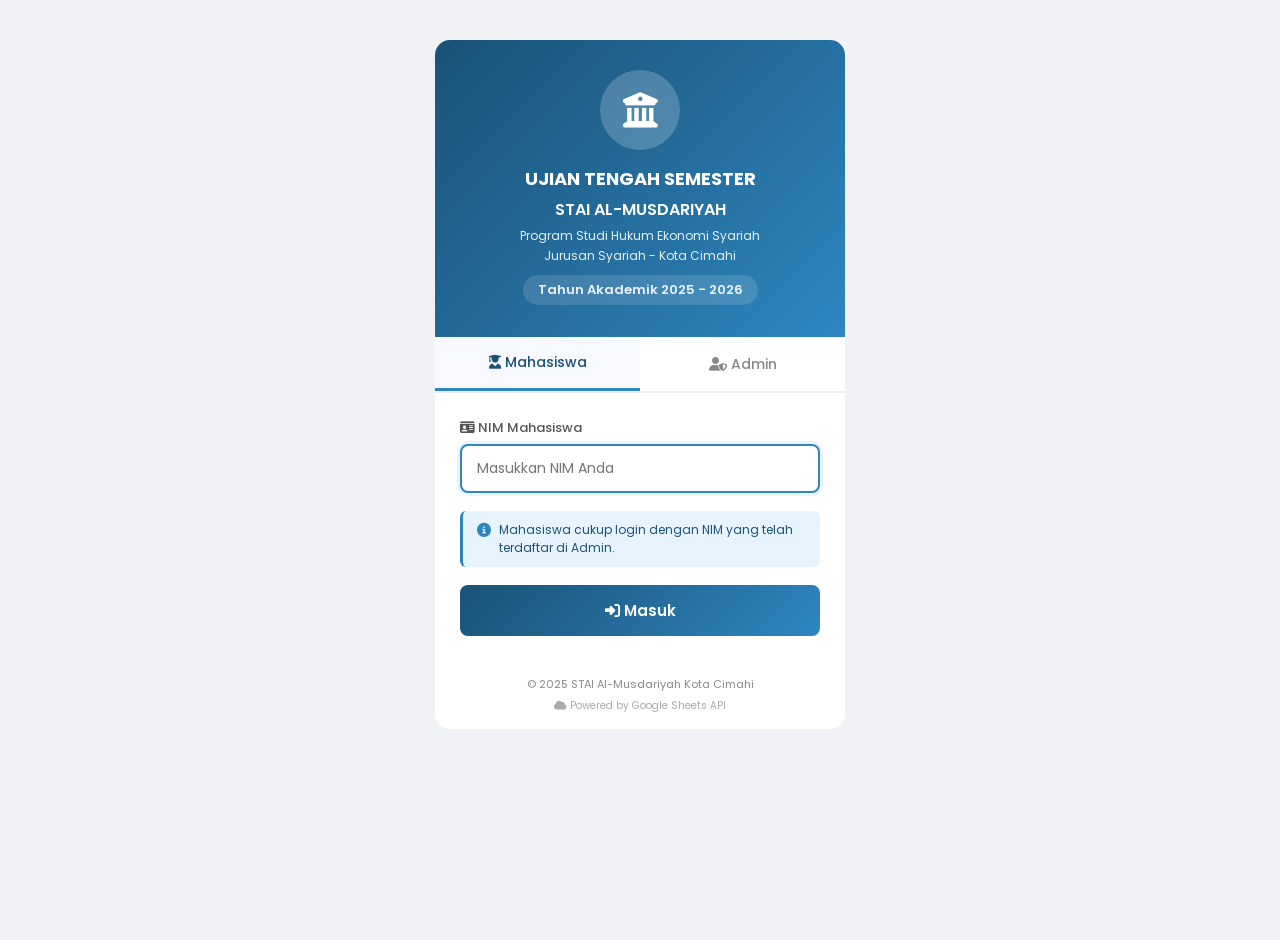
==== commit 440602fa: "Update index.html" ====
--- a/index.html
+++ b/index.html
@@ -37,15 +37,15 @@
                 <input type="text" id="nim-input" placeholder="Masukkan NIM Anda" autocomplete="off" autofocus>
             </div>
             <div class="login-info">
-                <i class="fas fa-info-circle"></i> 
-                <span>Mahasiswa cukup login dengan NIM yang telah terdaftar</span>
+                <i class="fas fa-info-circle"></i>
+                <span>Mahasiswa cukup login dengan NIM yang telah terdaftar di Admin.</span>
             </div>
             <button class="btn-login" onclick="loginMahasiswa()">
                 <i class="fas fa-sign-in-alt"></i> Masuk
             </button>
         </div>
 
-        <!-- LOGIN ADMIN - DENGAN PASSWORD -->
+        <!-- LOGIN ADMIN -->
         <div id="form-admin" class="login-form">
             <div class="form-group">
                 <label><i class="fas fa-user"></i> Username</label>
@@ -64,6 +64,9 @@
 
         <div class="login-footer">
             <p>&copy; 2025 STAI Al-Musdariyah Kota Cimahi</p>
+            <p style="font-size:10px;color:#aaa;margin-top:5px;">
+                <i class="fas fa-cloud"></i> Powered by Google Sheets API
+            </p>
         </div>
     </div>
 
--- a/css/style.css
+++ b/css/style.css
@@ -2828,3 +2828,31 @@
     .kp-q-subs { margin-left: 20px; }
     .kp-q-cont { margin-left: 20px; }
 }
+
+/* ============================================ */
+/* ===== LOGIN INFO BOX ===== */
+/* ============================================ */
+.login-info {
+    background: #e8f4fd;
+    border-left: 3px solid #2e86c1;
+    padding: 10px 14px;
+    border-radius: 6px;
+    font-size: 12px;
+    color: #1a5276;
+    margin-bottom: 18px;
+    display: flex;
+    align-items: flex-start;
+    gap: 8px;
+    line-height: 1.5;
+}
+
+.login-info i {
+    color: #2e86c1;
+    margin-top: 2px;
+    font-size: 14px;
+    flex-shrink: 0;
+}
+
+.login-info span {
+    flex: 1;
+}
